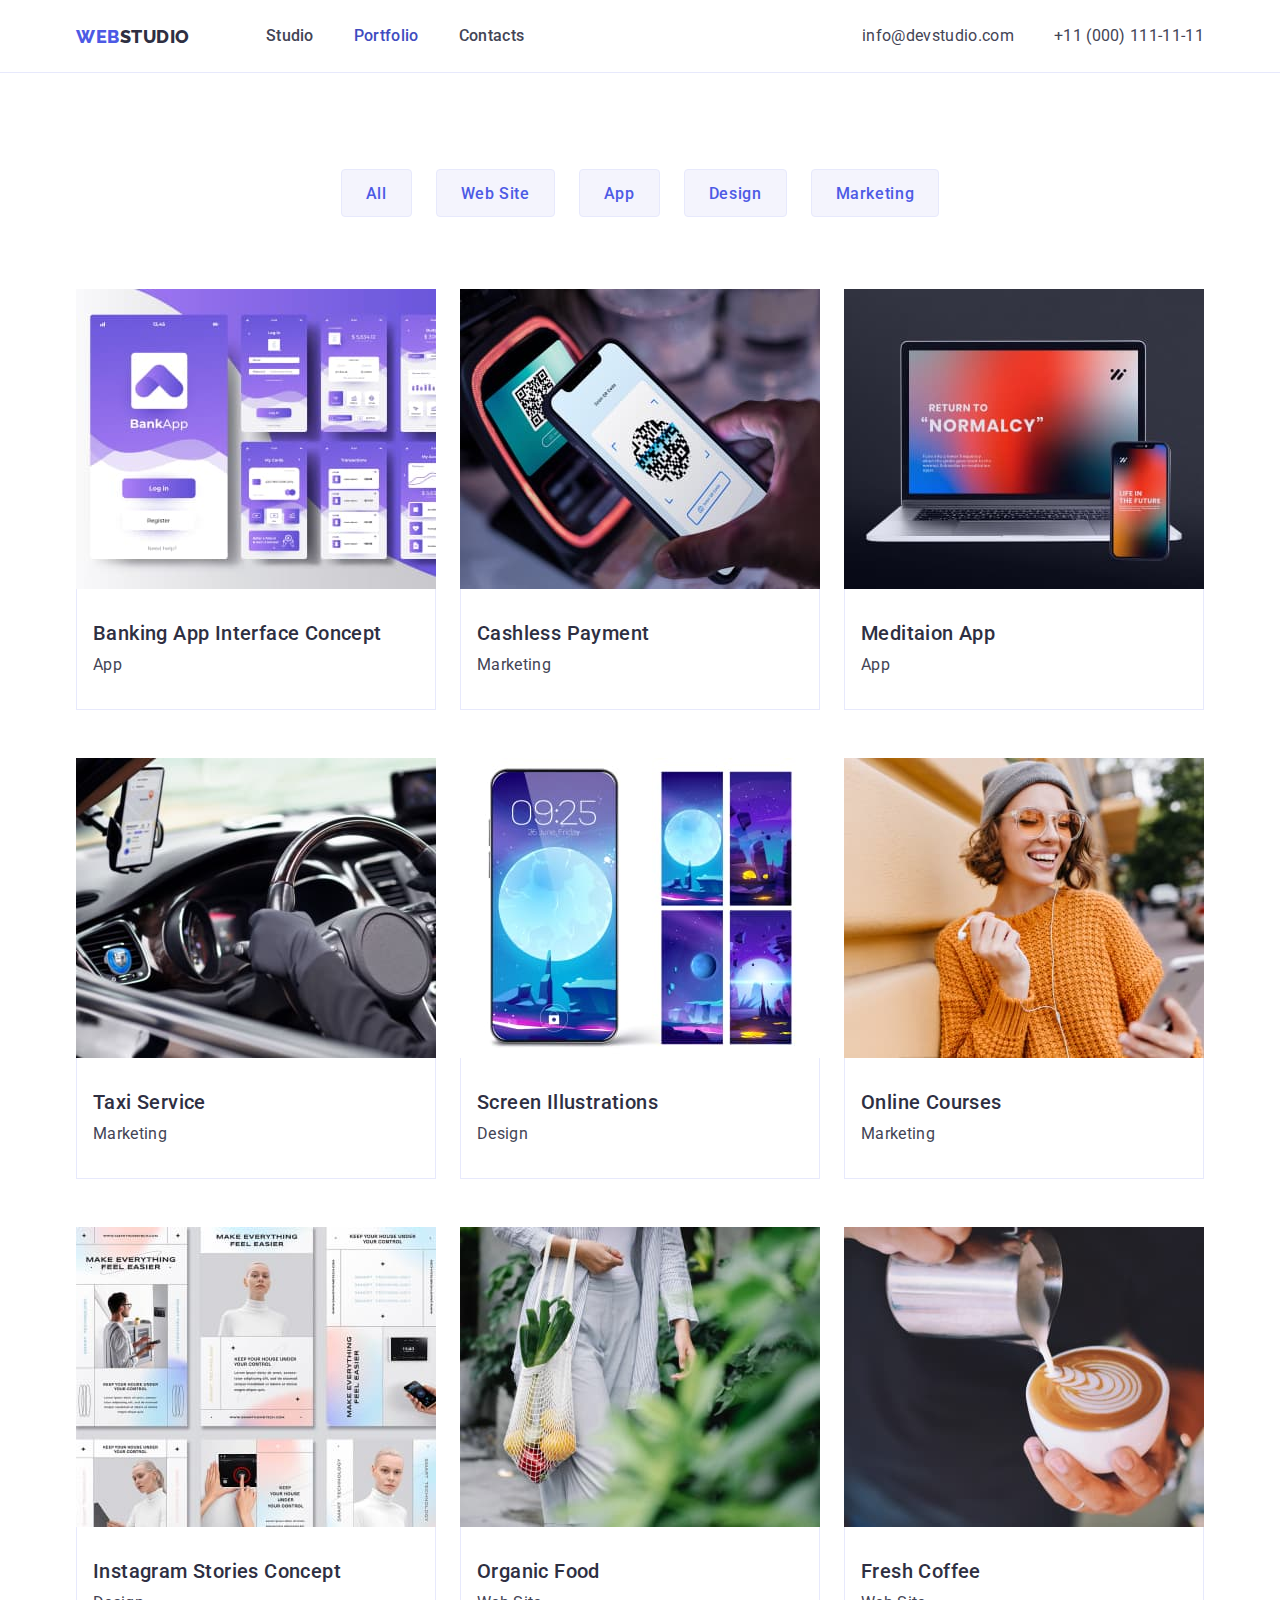
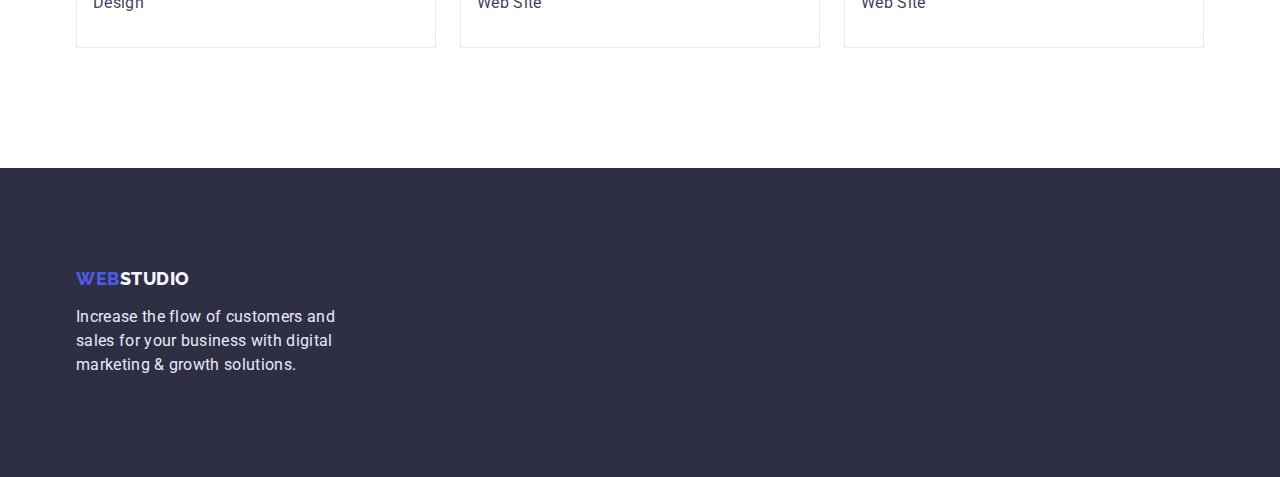
==== portfolio.html @ 9fc4fea2 "hm-4" ====
<!DOCTYPE html>
<html lang="en">
  <head>
    <meta charset="UTF-8" />
    <meta http-equiv="X-UA-Compatible" content="IE=edge" />
    <meta name="viewport" content="width=device-width, initial-scale=1.0" />
    <title>Portfolio</title>
    <link rel="preconnect" href="https://fonts.googleapis.com" />
    <link rel="preconnect" href="https://fonts.gstatic.com" crossorigin />
    <link
      href="https://fonts.googleapis.com/css2?family=Raleway:wght@800&family=Roboto:wght@400;500;700;900&display=swap"
      rel="stylesheet"
    />
    <link
      href="https://cdn.jsdelivr.net/npm/modern-normalize@1.1.0/modern-normalize.min.css"
      rel="stylesheet"
    />
    <link rel="stylesheet" href="./css/styles.css" />
  </head>
  <body>
    <!-- Header -->
    <header class="header">
      <div class="container header-container">
        <nav class="header-nav">
          <a class="link logo" href="./index.html"
            ><span class="beginning-logo">Web</span>Studio</a
          >
          <ul class="list-style header-menu">
            <li class="header-menu-item">
              <a class="link navigation" href="./index.html">Studio</a>
            </li>
            <li class="header-menu-item">
              <a class="link navigation active-link" href="./portfolio.html"
                >Portfolio</a
              >
            </li>
            <li class="header-menu-item">
              <a class="link navigation" href="">Contacts</a>
            </li>
          </ul>
        </nav>
        <address class="address-link">
          <ul class="list-style header-menu">
            <li>
              <a
                class="link header-link header-mail"
                href="mailto:info@devstudio.com"
                >info@devstudio.com</a
              >
            </li>
            <li>
              <a class="link header-link" href="tel:+110001111111"
                >+11 (000) 111-11-11</a
              >
            </li>
          </ul>
        </address>
      </div>
    </header>

    <main>
      <section class="section">
        <div class="container">
          <!--Filters-->
          <h1 hidden>Filters</h1>
          <ul class="list-style filter-menu">
            <li><button type="button" class="filter-button">All</button></li>
            <li>
              <button type="button" class="filter-button">Web Site</button>
            </li>
            <li><button type="button" class="filter-button">App</button></li>
            <li><button type="button" class="filter-button">Design</button></li>
            <li>
              <button type="button" class="filter-button">Marketing</button>
            </li>
          </ul>

          <!--Row 1-->
          <ul class="list-style projects-list">
            <li class="projects-list-items">
              <img
                src="./images/project_card_1.jpg"
                alt="A banking app interface"
                width="360"
                height="300"
              />
              <div class="project-card">
                <h2 class="projects">Banking App Interface Concept</h2>
                <p class="project-desc">App</p>
              </div>
            </li>
            <li class="projects-list-items">
              <img
                src="./images/project_card_2.jpg"
                alt="A cashless payment by phone"
                width="360"
                height="300"
              />
              <div class="project-card">
                <h2 class="projects">Cashless Payment</h2>
                <p class="project-desc">Marketing</p>
              </div>
            </li>
            <li class="projects-list-items">
              <img
                src="./images/project_card_3.jpg"
                alt="A laptop and a phone"
                width="360"
                height="300"
              />
              <div class="project-card">
                <h2 class="projects">Meditaion App</h2>
                <p class="project-desc">App</p>
              </div>
            </li>

            <!--Row 2-->
            <li class="projects-list-items">
              <img
                src="./images/project_card_4.jpg"
                alt="A black steering wheel in the car interior"
                width="360"
                height="300"
              />
              <div class="project-card">
                <h2 class="projects">Taxi Service</h2>
                <p class="project-desc">Marketing</p>
              </div>
            </li>
            <li class="projects-list-items">
              <img
                src="./images/project_card_5.jpg"
                alt="A smartphone with different screen illustrations options"
                width="360"
                height="300"
              />
              <div class="project-card">
                <h2 class="projects">Screen Illustrations</h2>
                <p class="project-desc">Design</p>
              </div>
            </li>
            <li class="projects-list-items">
              <img
                src="./images/project_card_6.jpg"
                alt="A smiling woman with glasses and headphones"
                width="360"
                height="300"
              />
              <div class="project-card">
                <h2 class="projects">Online Courses</h2>
                <p class="project-desc">Marketing</p>
              </div>
            </li>

            <!--Row 3-->
            <li class="projects-list-items">
              <img
                src="./images/project_card_7.jpg"
                alt="Different web pages"
                width="360"
                height="300"
              />
              <div class="project-card">
                <h2 class="projects">Instagram Stories Concept</h2>
                <p class="project-desc">Design</p>
              </div>
            </li>

            <li class="projects-list-items">
              <img
                src="./images/project_card_8.jpg"
                alt="A bag with fruits and vegetables"
                width="360"
                height="300"
              />
              <div class="project-card">
                <h2 class="projects">Organic Food</h2>
                <p class="project-desc">Web Site</p>
              </div>
            </li>
            <li class="projects-list-items">
              <img
                src="./images/project_card_9.jpg"
                alt="A cup of coffee"
                width="360"
                height="300"
              />
              <div class="project-card">
                <h2 class="projects">Fresh Coffee</h2>
                <p class="project-desc">Web Site</p>
              </div>
            </li>
          </ul>
        </div>
      </section>
    </main>

    <!-- Footer -->

    <footer class="footer">
      <div class="container">
        <a class="link logo" href="./index.html"
          ><span class="beginning-logo">Web</span
          ><span class="footer-logo">Studio</span></a
        >
        <p class="footer-text">
          Increase the flow of customers and sales for your business with
          digital marketing & growth solutions.
        </p>
      </div>
    </footer>
  </body>
</html>
---- css/styles.css ----
:root {
  /* Text colors */
  --primary-txt-color: #2e2f42;
  --secondary-txt-color: #434455;
  --tertiary-txt-color: #ffffff;
  --accent-txt-color: #404bbf;
  --logo-txt-color: #4d5ae5;
  --footer-txt-color: #f4f4fd;
  --second-footer-txt-color: #e7e9fc;

  /* Bg colors */
  --primary-bg-color: #2e2f42;
  --secondary-bg-color: #e5e5e5;
  --tertiary-bg-color: #ffffff;
  --accent-bg-color: #404bbf;
  --order-button-bg-color: #4d5ae5;
  --button-section-bg-color: #f4f4fd;

  /* Others */
}

h1,
h2,
h3,
p {
  margin-top: 0;
  margin-bottom: 0;
}
ul {
  margin-top: 0;
  margin-bottom: 0;
  padding-left: 0;
}
img {
  display: block;
  max-width: 100%;
  height: auto;
}
body {
  font-family: "Roboto", sans-serif;
  color: var(--primary-txt-color);
}

.container {
  width: 1158px;
  margin-left: auto;
  margin-right: auto;
  padding-left: 15px;
  padding-right: 15px;
}

.link {
  text-decoration: none;
}

.list-style {
  list-style: none;
}

/*Header*/

.header-container {
  display: flex;
  padding-top: 24px;
  padding-bottom: 24px;
}
.header-nav {
  display: flex;
  align-items: center;
}

.header-menu {
  display: flex;
  align-items: center;
}

.logo {
  margin-right: 76px;
}

.header-menu-item:not(:last-child) {
  margin-right: 40px;
}

.address-link {
  margin-left: auto;
}
.header-mail {
  margin-right: 40px;
}

.header {
  background: var(--tertiary-bg-color);
  border-bottom: 1px solid #e7e9fc;
}
.logo {
  font-family: "Raleway";
  font-weight: 800;
  font-size: 18px;
  line-height: calc(21 / 18);
  letter-spacing: 0.03em;
  text-transform: uppercase;
  color: var(--primary-txt-color);
}
.beginning-logo {
  color: var(--logo-txt-color);
}

.navigation {
  font-weight: 500;
  font-size: 16px;
  line-height: calc(24 / 16);
  letter-spacing: 0.02em;
  color: var(--secondary-txt-color);
}

.navigation:hover,
.navigation:focus {
  color: var(--accent-txt-color);
}
.active-link {
  color: var(--accent-txt-color);
}
.header-link {
  font-style: normal;
  font-size: 16px;
  line-height: calc(24 / 16);
  letter-spacing: 0.02em;
  color: var(--secondary-txt-color);
  margin-left: auto;
}
.header-link:hover,
.header-link:focus {
  color: var(--accent-txt-color);
}

/*Hero section*/
.hero-section-container {
  display: block;
}

.hero-headline {
  font-size: 56px;
  line-height: calc(60 / 56);
  letter-spacing: 0.02em;
  color: var(--tertiary-txt-color);
  margin-bottom: 48px;
  max-width: 496px;
  margin-left: auto;
  margin-right: auto;
}

.hero-section {
  background-color: var(--primary-bg-color);
  padding-top: 188px;
  padding-bottom: 188px;
  text-align: center;
}

.service-btn {
  border: none;
  background: var(--order-button-bg-color);
  box-shadow: 0px 4px 4px rgba(0, 0, 0, 0.15);
  border-radius: 4px;
  font-family: inherit;
  font-weight: 500;
  font-size: 16px;
  line-height: calc(24 / 16);
  letter-spacing: 0.04em;
  color: var(--tertiary-txt-color);
  cursor: pointer;
  padding: 16px 32px;
}
.service-btn:hover,
.service-btn:focus {
  background-color: var(--accent-bg-color);
}

/* Section 1*/

.advantages-section {
  padding-top: 120px;
  padding-bottom: 120px;
}

.advantages-list {
  display: flex;
  padding: 0px;
  gap: 24px;
}

.advantages-list > .advantages-list-item {
  flex-basis: calc(100% / 4);
}

.subtitle {
  font-weight: 500;
  font-size: 20px;
  line-height: calc(24 / 20);
  letter-spacing: 0.02em;
  color: var(--primary-txt-color);
  margin-bottom: 8px;
}

.text {
  font-size: 16px;
  line-height: calc(24 / 16);
  color: var(--secondary-txt-color);
}

/* Section 2*/
.title {
  left: 559px;
  top: 1016px;
  font-size: 36px;
  line-height: calc(40 / 36);
  text-align: center;
  letter-spacing: 0.02em;
  text-transform: capitalize;
  color: var(--primary-txt-color);
  margin-bottom: 72px;
}

.work-section {
  padding-bottom: 120px;
}

.work-list {
  display: flex;
  flex-wrap: wrap;
  gap: 24px;
}

/*Section 3*/
.workers-section {
  background-color: var(--button-section-bg-color);
  padding-top: 120px;
  padding-bottom: 120px;
  text-align: center;
}
.list-bg {
  background: var(--tertiary-bg-color);
  box-shadow: 0px 1px 6px rgba(46, 47, 66, 0.08),
    0px 1px 1px rgba(46, 47, 66, 0.16), 0px 2px 1px rgba(46, 47, 66, 0.08);
  border-radius: 0px 0px 4px 4px;
}

.workers-list {
  display: flex;
  flex-wrap: wrap;
  margin-top: 72px;
  gap: 24px;
}

.workers-card {
  padding-top: 32px;
  padding-bottom: 32px;
}
.name {
  font-size: 20px;
  line-height: calc(24 / 20);
  color: var(--primary-txt-color);
  letter-spacing: 0.02em;
  padding: 0px;
  margin-bottom: 8px;
}

.position {
  font-size: 16px;
  line-height: calc(24 / 16);
  letter-spacing: 0.02em;
}

/*Filters*/

.section {
  padding-top: 96px;
  padding-bottom: 120px;
}

.filter-menu {
  display: flex;
  justify-content: center;
  gap: 24px;
  margin-bottom: 72px;
}

.filter-button {
  background-color: var(--button-section-bg-color);
  border: 1px solid #e7e9fc;
  border-radius: 4px;
  font-family: inherit;
  font-weight: 500;
  font-size: 16px;
  line-height: calc(24 / 16);
  letter-spacing: 0.04em;
  color: var(--logo-txt-color);
  cursor: pointer;
  justify-content: center;
  padding: 12px 24px;
  height: 48px;
}

.filter-button:hover,
.filter-button:focus {
  background: var(--accent-bg-color);
  box-shadow: 0px 3px 1px rgba(0, 0, 0, 0.1), 0px 2px 1px rgba(0, 0, 0, 0.08),
    0px 2px 2px rgba(0, 0, 0, 0.12);
  border-radius: 4px;
  color: var(--tertiary-txt-color);
  border-color: var(--accent-bg-color);
}

/*Projects*/

.projects-list {
  display: flex;
  flex-wrap: wrap;
  column-gap: 24px;
  row-gap: 48px;
  margin: 0px;
}

.projects-list-items {
  flex-basis: calc((100% - 2 * 24px) / 3);
}

.project-card {
  padding-top: 32px;
  padding-bottom: 32px;
  border: solid 1px;
  border-color: var(--second-footer-txt-color);
  border-top: none;
  padding-left: 16px;
}

.projects {
  font-weight: 500;
  font-size: 20px;
  line-height: calc(24 / 20);
  letter-spacing: 0.02em;
  color: var(--primary-txt-color);
  padding: 0px;
  margin-bottom: 8px;
}

.project-desc {
  font-size: 16px;
  line-height: calc(24 / 16);
  letter-spacing: 0.02em;
  color: var(--secondary-txt-color);
}

/*Footer*/

.footer {
  background-color: var(--primary-bg-color);
  padding-top: 100px;
  padding-bottom: 100px;
}

.footer-logo {
  color: var(--footer-txt-color);
}
.footer-text {
  font-size: 16px;
  line-height: calc(24 / 16);
  letter-spacing: 0.02em;
  color: var(--second-footer-txt-color);
  margin-top: 16px;
  max-width: 264px;
}
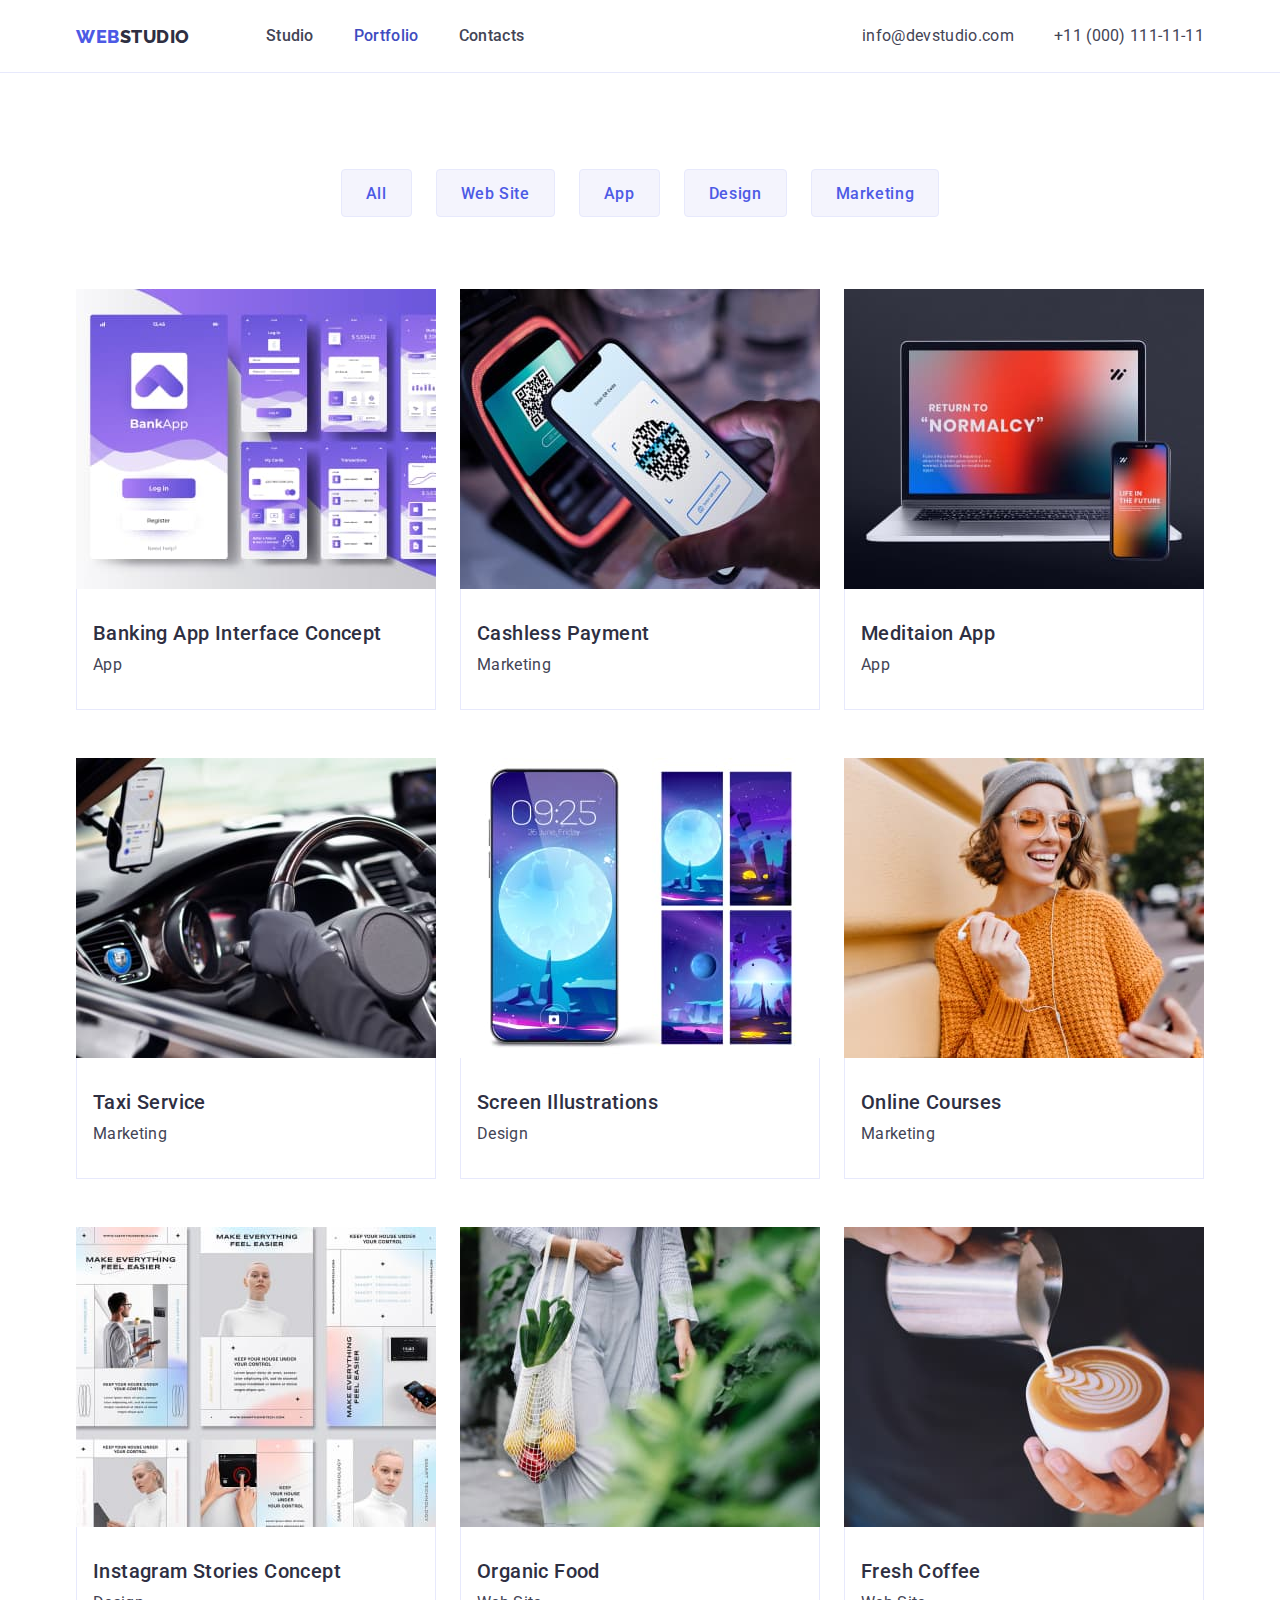
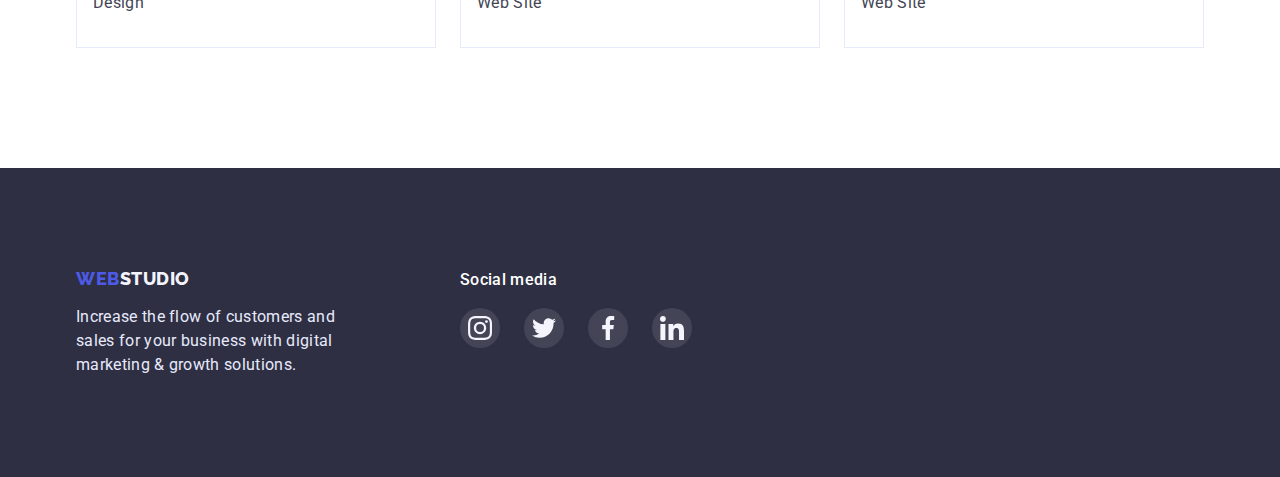
==== commit 0ac24a3a: "hm-4" ====
--- a/portfolio.html
+++ b/portfolio.html
@@ -45,6 +45,7 @@
               <a
                 class="link header-link header-mail"
                 href="mailto:info@devstudio.com"
+                rel="noopener norefferer"
                 >info@devstudio.com</a
               >
             </li>
@@ -199,14 +200,71 @@
 
     <footer class="footer">
       <div class="container">
-        <a class="link logo" href="./index.html"
-          ><span class="beginning-logo">Web</span
-          ><span class="footer-logo">Studio</span></a
-        >
-        <p class="footer-text">
-          Increase the flow of customers and sales for your business with
-          digital marketing & growth solutions.
-        </p>
+        <ul class="list-style footer-list">
+          <li>
+            <a class="link logo" href="./index.html"
+              ><span class="beginning-logo">Web</span
+              ><span class="footer-logo">Studio</span></a
+            >
+            <p class="footer-text">
+              Increase the flow of customers and sales for your business with
+              digital marketing & growth solutions.
+            </p>
+          </li>
+          <li>
+            <h4 class="footer-social-media">Social media</h4>
+            <ul class="list-style social-networks-list">
+              <li>
+                <a
+                  class="link footer-social-network-link"
+                  href=""
+                  rel="noopener norefferer"
+                  aria-label="Instagram link"
+                >
+                  <svg width="24" height="24">
+                    <use href="./images/icons.svg#icon-instagram"></use>
+                  </svg>
+                </a>
+              </li>
+              <li>
+                <a
+                  class="link footer-social-network-link"
+                  href=""
+                  rel="noopener norefferer"
+                  aria-label="Twitter link"
+                >
+                  <svg width="24" height="24">
+                    <use href="./images/icons.svg#icon-twitter"></use>
+                  </svg>
+                </a>
+              </li>
+              <li>
+                <a
+                  class="link footer-social-network-link"
+                  href=""
+                  rel="noopener norefferer"
+                  aria-label="Facebook link"
+                >
+                  <svg width="24" height="24">
+                    <use href="./images/icons.svg#icon-facebook"></use>
+                  </svg>
+                </a>
+              </li>
+              <li>
+                <a
+                  class="link footer-social-network-link"
+                  href=""
+                  rel="noopener norefferer"
+                  aria-label="Linkedin link"
+                >
+                  <svg width="24" height="24">
+                    <use href="./images/icons.svg#icon-linkedin"></use>
+                  </svg>
+                </a>
+              </li>
+            </ul>
+          </li>
+        </ul>
       </div>
     </footer>
   </body>
--- a/css/styles.css
+++ b/css/styles.css
@@ -22,6 +22,7 @@
 h1,
 h2,
 h3,
+h4,
 p {
   margin-top: 0;
   margin-bottom: 0;
@@ -152,6 +153,12 @@
 
 .hero-section {
   background-color: var(--primary-bg-color);
+  background-image: linear-gradient(
+      rgba(46, 47, 66, 0.7),
+      rgba(46, 47, 66, 0.7)
+    ),
+    url("../images/people-office.jpg");
+  background-size: cover;
   padding-top: 188px;
   padding-bottom: 188px;
   text-align: center;
@@ -191,6 +198,16 @@
 
 .advantages-list > .advantages-list-item {
   flex-basis: calc(100% / 4);
+}
+
+.advantage-box {
+  background-color: var(--button-section-bg-color);
+  border-radius: 4px;
+  height: 112px;
+  max-width: 264px;
+  display: flex;
+  justify-content: center;
+  align-items: center;
 }
 
 .subtitle {
@@ -269,6 +286,51 @@
   font-size: 16px;
   line-height: calc(24 / 16);
   letter-spacing: 0.02em;
+  margin-bottom: 8px;
+}
+
+.social-networks-list {
+  display: flex;
+  gap: 24px;
+  align-items: center;
+  justify-content: center;
+}
+
+.social-network-link {
+  display: flex;
+  align-items: center;
+  justify-content: center;
+  width: 40px;
+  height: 40px;
+  border-radius: 50%;
+  background-color: var(--order-button-bg-color);
+}
+.social-network-link:hover,
+.social-network-link:focus {
+  background-color: var(--accent-bg-color);
+}
+
+/*Section 4*/
+.customers-section {
+  padding-top: 120px;
+  padding-bottom: 120px;
+  padding-left: 156px;
+  padding-right: 156px;
+}
+.customers-list {
+  display: flex;
+  flex-wrap: wrap;
+  gap: 24px;
+}
+
+.customers-logo {
+  display: flex;
+  align-items: center;
+  justify-content: center;
+  border-radius: 4px;
+  border: 1px #8e8f99 solid;
+  width: 168px;
+  height: 88px;
 }
 
 /*Filters*/
@@ -325,6 +387,11 @@
   flex-basis: calc((100% - 2 * 24px) / 3);
 }
 
+.projects-list-items:hover {
+  box-shadow: 0px 2px 1px rgba(46, 47, 66, 0.08),
+    0px 1px 1px rgba(46, 47, 66, 0.16), 0px 1px 6px rgba(46, 47, 66, 0.08);
+}
+
 .project-card {
   padding-top: 32px;
   padding-bottom: 32px;
@@ -359,6 +426,11 @@
   padding-bottom: 100px;
 }
 
+.footer-list {
+  display: flex;
+  gap: 120px;
+}
+
 .footer-logo {
   color: var(--footer-txt-color);
 }
@@ -370,3 +442,26 @@
   margin-top: 16px;
   max-width: 264px;
 }
+
+.footer-social-media {
+  font-weight: 500;
+  color: var(--tertiary-txt-color);
+  font-size: 16px;
+  line-height: calc(24 / 16);
+  letter-spacing: 0.02em;
+  margin-bottom: 16px;
+}
+
+.footer-social-network-link {
+  display: flex;
+  align-items: center;
+  justify-content: center;
+  width: 40px;
+  height: 40px;
+  border-radius: 50%;
+  background-color: rgba(255, 255, 255, 0.1);
+}
+.footer-social-network-link:hover,
+.footer-social-network-link:focus {
+  background-color: rgba(49, 208, 170, 1);
+}
